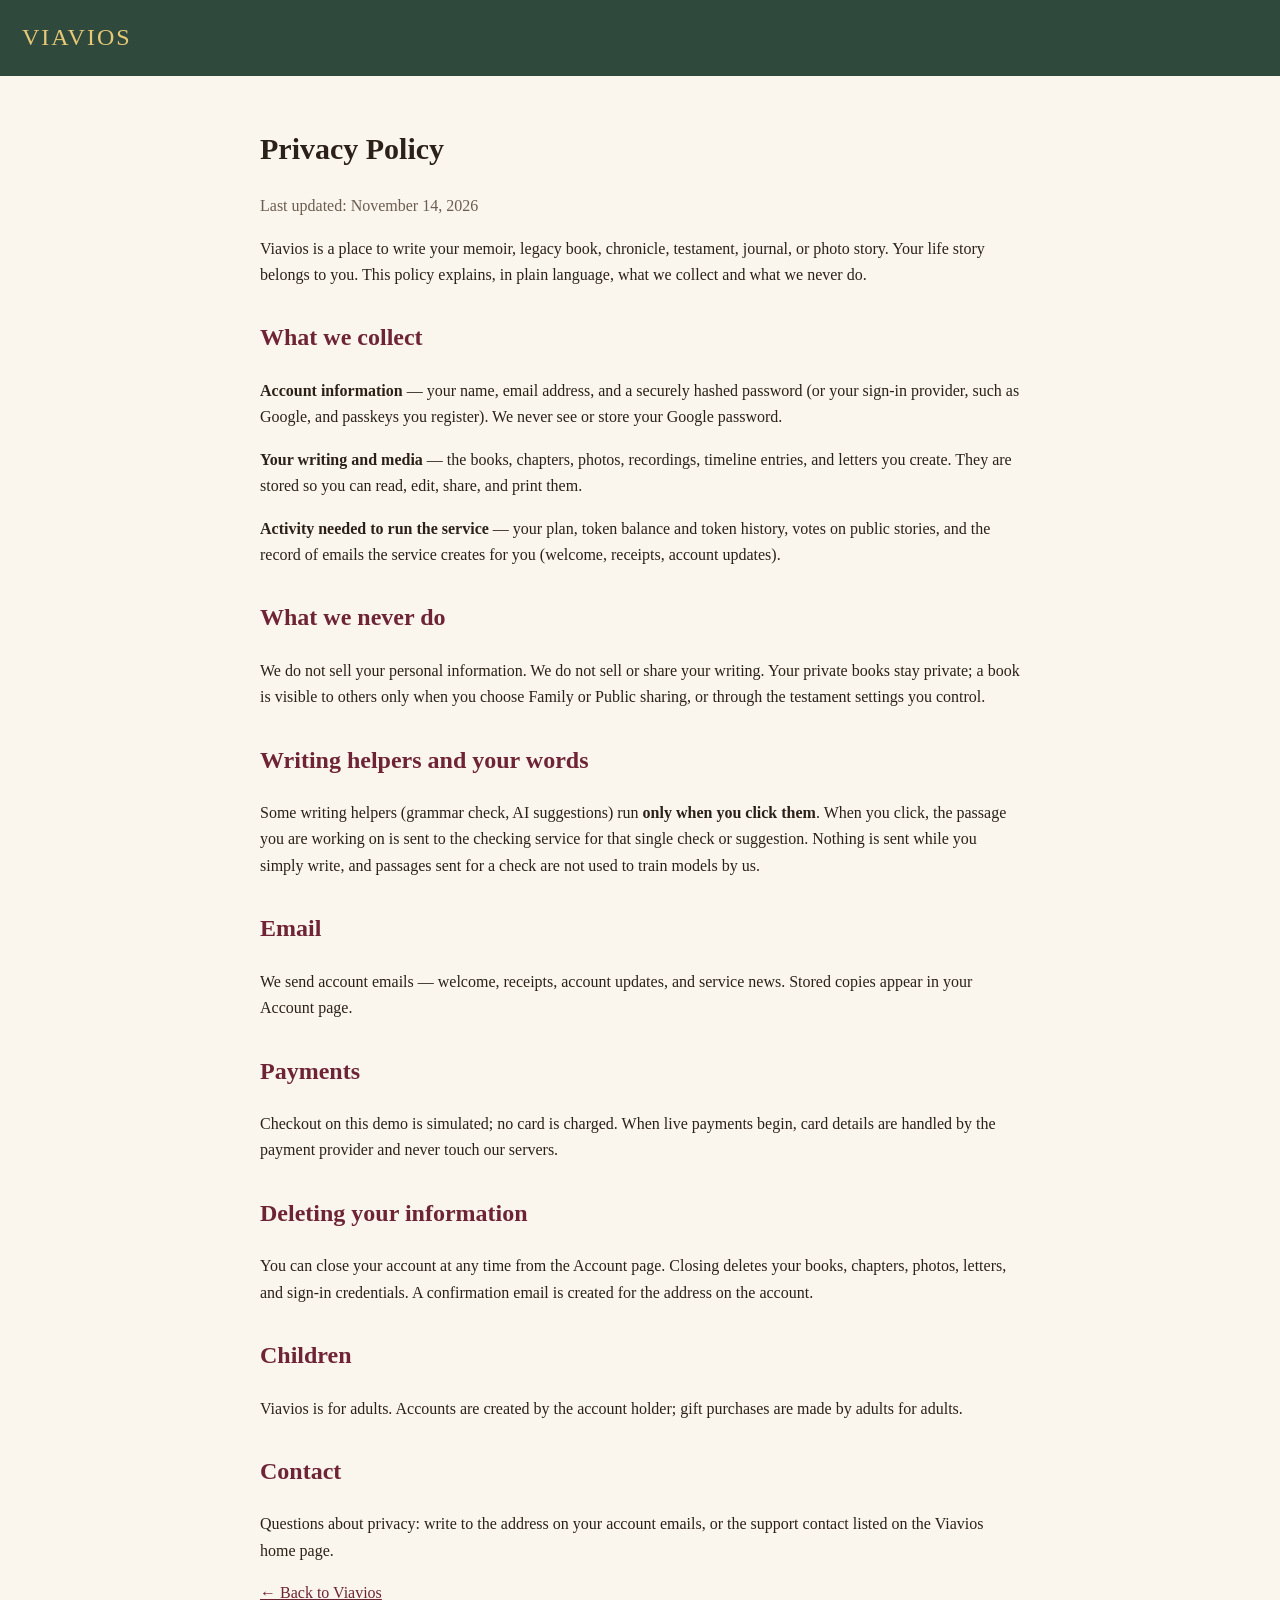
==== static/privacy.html @ 179ff54f "Add a real /privacy page (needed to publish Google sign-in) and link it in the footer" ====
<!DOCTYPE html>
<html lang="en">
<head>
<meta charset="utf-8">
<meta name="viewport" content="width=device-width, initial-scale=1">
<title>Privacy Policy — Viavios</title>
<style>
  body{font-family:Georgia,'Times New Roman',serif;background:#FAF6EE;color:#2B2118;margin:0;line-height:1.65}
  header{background:#2F4A3C;color:#E7C877;padding:18px 22px;font-size:24px;letter-spacing:2px}
  main{max-width:760px;margin:0 auto;padding:28px 22px 60px}
  h1{font-size:30px} h2{margin-top:30px;color:#6E2434}
  a{color:#6E2434}
  .muted{color:#6b5d4f}
</style>
</head>
<body>
<header>VIAVIOS</header>
<main>
<h1>Privacy Policy</h1>
<p class="muted">Last updated: November 14, 2026</p>
<p>Viavios is a place to write your memoir, legacy book, chronicle, testament, journal, or photo story. Your life story belongs to you. This policy explains, in plain language, what we collect and what we never do.</p>

<h2>What we collect</h2>
<p><strong>Account information</strong> — your name, email address, and a securely hashed password (or your sign-in provider, such as Google, and passkeys you register). We never see or store your Google password.</p>
<p><strong>Your writing and media</strong> — the books, chapters, photos, recordings, timeline entries, and letters you create. They are stored so you can read, edit, share, and print them.</p>
<p><strong>Activity needed to run the service</strong> — your plan, token balance and token history, votes on public stories, and the record of emails the service creates for you (welcome, receipts, account updates).</p>

<h2>What we never do</h2>
<p>We do not sell your personal information. We do not sell or share your writing. Your private books stay private; a book is visible to others only when you choose Family or Public sharing, or through the testament settings you control.</p>

<h2>Writing helpers and your words</h2>
<p>Some writing helpers (grammar check, AI suggestions) run <strong>only when you click them</strong>. When you click, the passage you are working on is sent to the checking service for that single check or suggestion. Nothing is sent while you simply write, and passages sent for a check are not used to train models by us.</p>

<h2>Email</h2>
<p>We send account emails — welcome, receipts, account updates, and service news. Stored copies appear in your Account page.</p>

<h2>Payments</h2>
<p>Checkout on this demo is simulated; no card is charged. When live payments begin, card details are handled by the payment provider and never touch our servers.</p>

<h2>Deleting your information</h2>
<p>You can close your account at any time from the Account page. Closing deletes your books, chapters, photos, letters, and sign-in credentials. A confirmation email is created for the address on the account.</p>

<h2>Children</h2>
<p>Viavios is for adults. Accounts are created by the account holder; gift purchases are made by adults for adults.</p>

<h2>Contact</h2>
<p>Questions about privacy: write to the address on your account emails, or the support contact listed on the Viavios home page.</p>
<p><a href="/">← Back to Viavios</a></p>
</main>
</body>
</html>
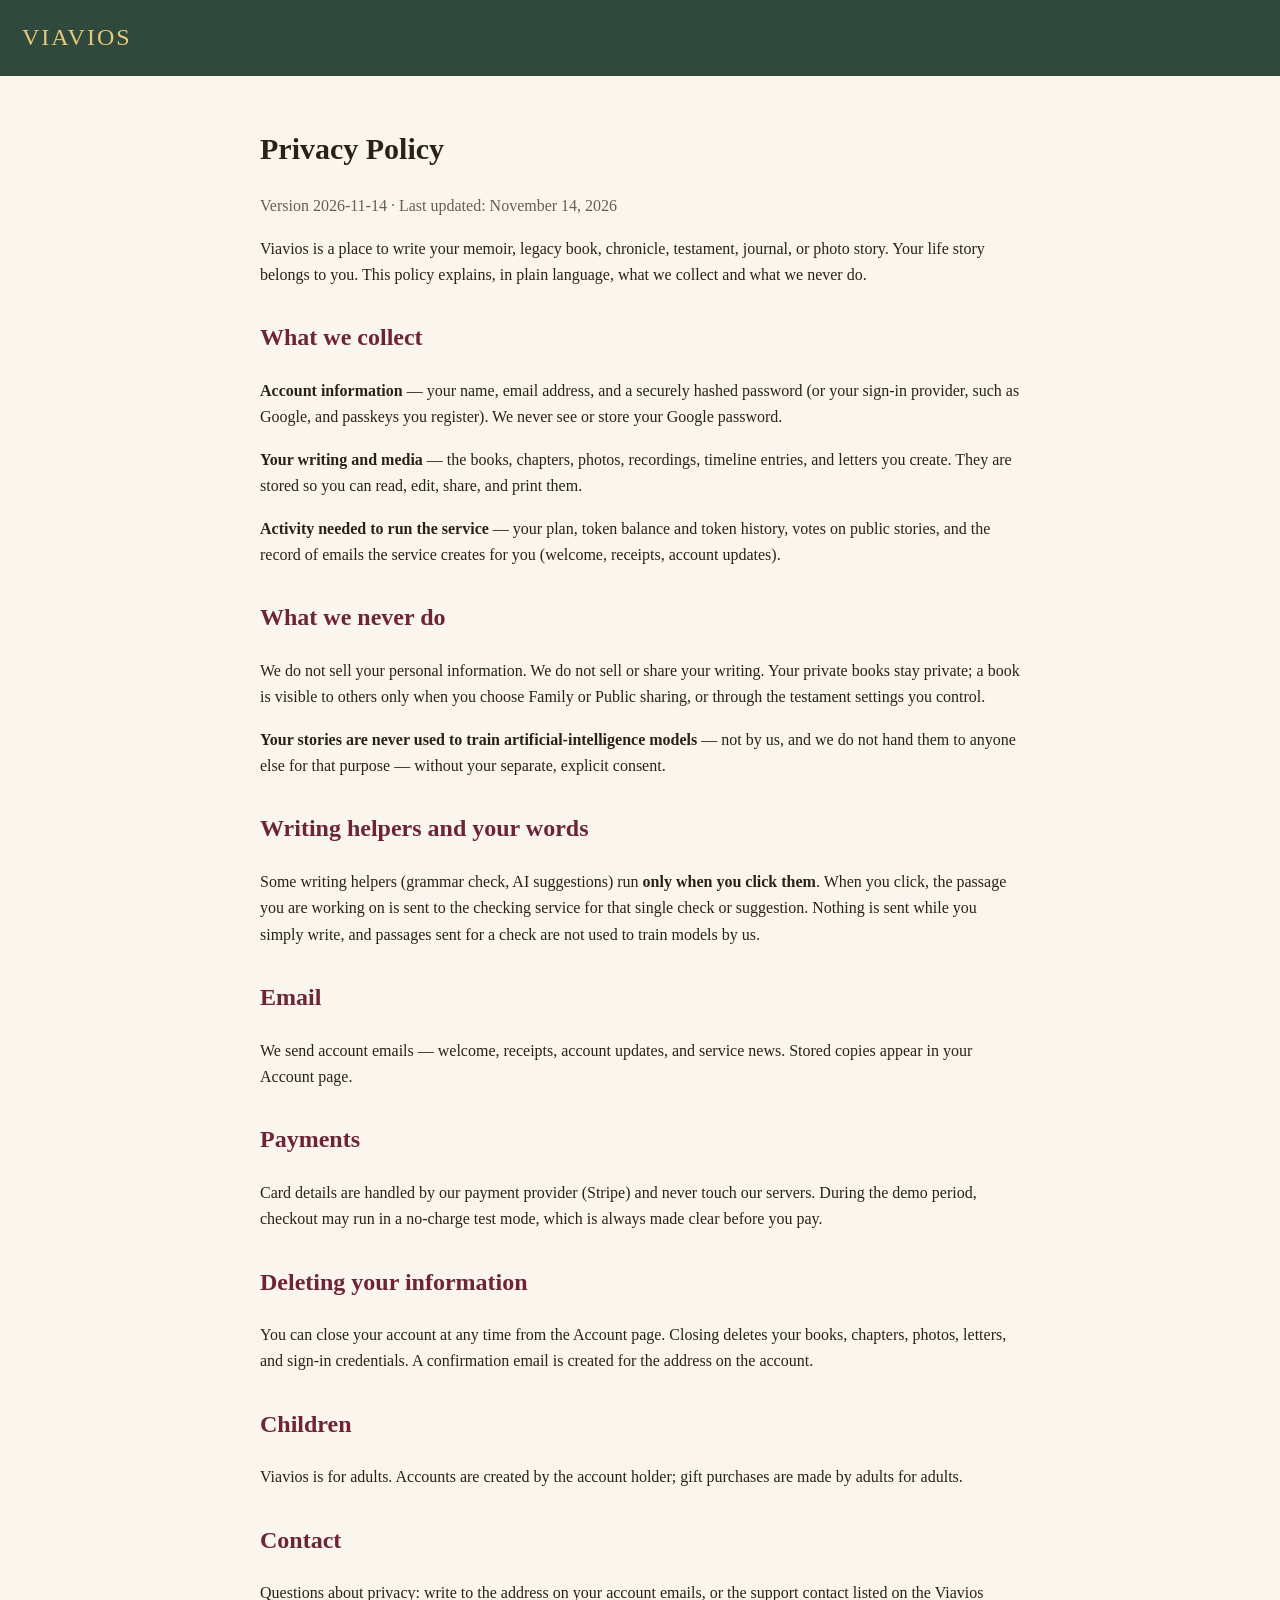
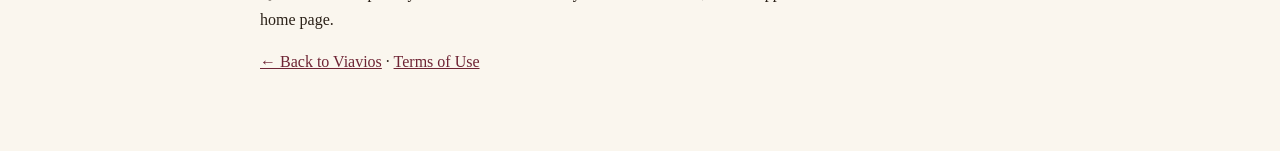
==== commit 0221504d: "Clickwrap terms: Terms of Use page, signup agreement checkbox enforced server-side, acceptance recor" ====
--- a/static/privacy.html
+++ b/static/privacy.html
@@ -17,7 +17,7 @@
 <header>VIAVIOS</header>
 <main>
 <h1>Privacy Policy</h1>
-<p class="muted">Last updated: November 14, 2026</p>
+<p class="muted">Version 2026-11-14 · Last updated: November 14, 2026</p>
 <p>Viavios is a place to write your memoir, legacy book, chronicle, testament, journal, or photo story. Your life story belongs to you. This policy explains, in plain language, what we collect and what we never do.</p>
 
 <h2>What we collect</h2>
@@ -27,6 +27,7 @@
 
 <h2>What we never do</h2>
 <p>We do not sell your personal information. We do not sell or share your writing. Your private books stay private; a book is visible to others only when you choose Family or Public sharing, or through the testament settings you control.</p>
+<p><strong>Your stories are never used to train artificial-intelligence models</strong> — not by us, and we do not hand them to anyone else for that purpose — without your separate, explicit consent.</p>
 
 <h2>Writing helpers and your words</h2>
 <p>Some writing helpers (grammar check, AI suggestions) run <strong>only when you click them</strong>. When you click, the passage you are working on is sent to the checking service for that single check or suggestion. Nothing is sent while you simply write, and passages sent for a check are not used to train models by us.</p>
@@ -35,7 +36,7 @@
 <p>We send account emails — welcome, receipts, account updates, and service news. Stored copies appear in your Account page.</p>
 
 <h2>Payments</h2>
-<p>Checkout on this demo is simulated; no card is charged. When live payments begin, card details are handled by the payment provider and never touch our servers.</p>
+<p>Card details are handled by our payment provider (Stripe) and never touch our servers. During the demo period, checkout may run in a no-charge test mode, which is always made clear before you pay.</p>
 
 <h2>Deleting your information</h2>
 <p>You can close your account at any time from the Account page. Closing deletes your books, chapters, photos, letters, and sign-in credentials. A confirmation email is created for the address on the account.</p>
@@ -45,7 +46,7 @@
 
 <h2>Contact</h2>
 <p>Questions about privacy: write to the address on your account emails, or the support contact listed on the Viavios home page.</p>
-<p><a href="/">← Back to Viavios</a></p>
+<p><a href="/">← Back to Viavios</a> · <a href="/terms">Terms of Use</a></p>
 </main>
 </body>
 </html>
